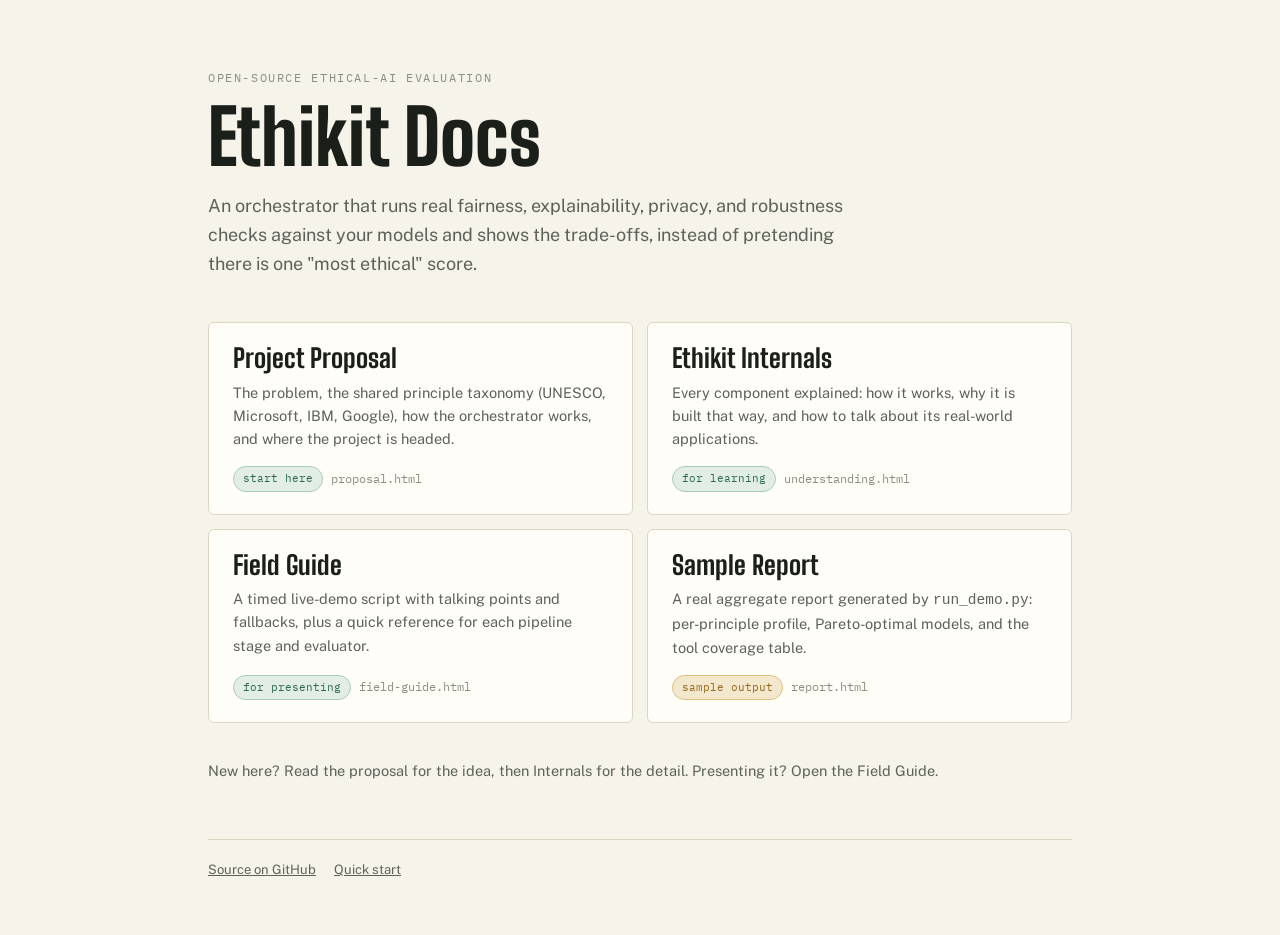
==== docs/index.html @ 3355e91b "Publish docs via GitHub Pages: add landing page Pages was already serving /docs from master but retu" ====
<!doctype html>
<html lang="en">
<head>
<meta charset="utf-8">
<meta name="viewport" content="width=device-width, initial-scale=1">
<title>Ethikit Docs</title>
<link rel="stylesheet" href="https://fonts.googleapis.com/css2?family=Big+Shoulders:wght@600;700;800&family=Public+Sans:wght@400;500;600&family=IBM+Plex+Mono:wght@400;500&display=swap">
<style>
:root{
  --bg:#f6f3ea; --bg-raised:#fffdf8; --ink:#1b1f19; --ink-dim:#5c6259; --ink-faint:#8a8f80;
  --rule:#ddd6c4; --rule-strong:#c7bea6;
  --accent:#2c6a4f; --accent-soft:#e2eee5; --accent-rule:#a8cdb7;
  --gold:#93691c; --gold-soft:#f3e8cd; --gold-rule:#dcc27f;
  --font-display:"Big Shoulders",'Arial Narrow',sans-serif;
  --font-body:"Public Sans",-apple-system,"Segoe UI",sans-serif;
  --font-mono:"IBM Plex Mono","SFMono-Regular",Consolas,monospace;
}
@media (prefers-color-scheme: dark){
  :root:not([data-theme="light"]){
    --bg:#12160f; --bg-raised:#1a1f17; --ink:#eae6d8; --ink-dim:#a3a894; --ink-faint:#767c68;
    --rule:#2c3226; --rule-strong:#3c4432;
    --accent:#74c39a; --accent-soft:#1c2b21; --accent-rule:#33513f;
    --gold:#d9b354; --gold-soft:#2b2513; --gold-rule:#4a3d1c;
  }
}
:root[data-theme="dark"]{
  --bg:#12160f; --bg-raised:#1a1f17; --ink:#eae6d8; --ink-dim:#a3a894; --ink-faint:#767c68;
  --rule:#2c3226; --rule-strong:#3c4432;
  --accent:#74c39a; --accent-soft:#1c2b21; --accent-rule:#33513f;
  --gold:#d9b354; --gold-soft:#2b2513; --gold-rule:#4a3d1c;
}
*{box-sizing:border-box}
body{margin:0; background:var(--bg); color:var(--ink); font-family:var(--font-body); font-size:16px; line-height:1.6}
a{color:var(--accent)}
a:focus-visible{outline:2px solid var(--accent); outline-offset:3px}
.wrap{max-width:920px; margin:0 auto; padding:64px 28px 56px}
.eyebrow{font-family:var(--font-mono); font-size:11.5px; letter-spacing:.14em; text-transform:uppercase; color:var(--ink-faint)}
h1{font-family:var(--font-display); font-weight:800; font-size:clamp(44px,8vw,76px); line-height:.98; margin:10px 0 0; text-wrap:balance}
.lede{font-size:18px; color:var(--ink-dim); max-width:58ch; margin:18px 0 0}
.cards{display:grid; grid-template-columns:repeat(auto-fit,minmax(380px,1fr)); gap:14px; margin-top:44px}
.card{
  display:flex; flex-direction:column; gap:8px; padding:22px 24px; text-decoration:none; color:inherit;
  background:var(--bg-raised); border:1px solid var(--rule); border-radius:6px;
}
.card:hover{border-color:var(--accent); }
.card:hover h2{color:var(--accent)}
.card h2{font-family:var(--font-display); font-weight:700; font-size:26px; line-height:1.05; margin:0}
.card p{margin:0; color:var(--ink-dim); font-size:14.5px}
.meta{display:flex; gap:8px; align-items:center; flex-wrap:wrap; margin-top:auto; padding-top:8px}
.tag{font-family:var(--font-mono); font-size:11px; padding:3px 9px; border-radius:20px; background:var(--accent-soft); color:var(--accent); border:1px solid var(--accent-rule)}
.tag.gold{background:var(--gold-soft); color:var(--gold); border-color:var(--gold-rule)}
.file{font-family:var(--font-mono); font-size:11.5px; color:var(--ink-faint)}
.start{margin-top:36px; font-size:14.5px; color:var(--ink-dim)}
footer{margin-top:56px; padding-top:20px; border-top:1px solid var(--rule); font-size:13px; color:var(--ink-faint); display:flex; gap:18px; flex-wrap:wrap}
footer a{color:var(--ink-dim)}
@media (max-width:480px){ .cards{grid-template-columns:1fr} }
</style>
</head>
<body>
<div class="wrap">
  <span class="eyebrow">open-source ethical-AI evaluation</span>
  <h1>Ethikit Docs</h1>
  <p class="lede">An orchestrator that runs real fairness, explainability, privacy, and robustness checks against your models and shows the trade-offs, instead of pretending there is one "most ethical" score.</p>

  <div class="cards">
    <a class="card" href="proposal.html">
      <h2>Project Proposal</h2>
      <p>The problem, the shared principle taxonomy (UNESCO, Microsoft, IBM, Google), how the orchestrator works, and where the project is headed.</p>
      <div class="meta"><span class="tag">start here</span><span class="file">proposal.html</span></div>
    </a>
    <a class="card" href="understanding.html">
      <h2>Ethikit Internals</h2>
      <p>Every component explained: how it works, why it is built that way, and how to talk about its real-world applications.</p>
      <div class="meta"><span class="tag">for learning</span><span class="file">understanding.html</span></div>
    </a>
    <a class="card" href="field-guide.html">
      <h2>Field Guide</h2>
      <p>A timed live-demo script with talking points and fallbacks, plus a quick reference for each pipeline stage and evaluator.</p>
      <div class="meta"><span class="tag">for presenting</span><span class="file">field-guide.html</span></div>
    </a>
    <a class="card" href="report.html">
      <h2>Sample Report</h2>
      <p>A real aggregate report generated by <code>run_demo.py</code>: per-principle profile, Pareto-optimal models, and the tool coverage table.</p>
      <div class="meta"><span class="tag gold">sample output</span><span class="file">report.html</span></div>
    </a>
  </div>

  <p class="start">New here? Read the proposal for the idea, then Internals for the detail. Presenting it? Open the Field Guide.</p>

  <footer>
    <a href="https://github.com/Amudhan-05/ethikit">Source on GitHub</a>
    <a href="https://github.com/Amudhan-05/ethikit#quick-start">Quick start</a>
  </footer>
</div>
</body>
</html>
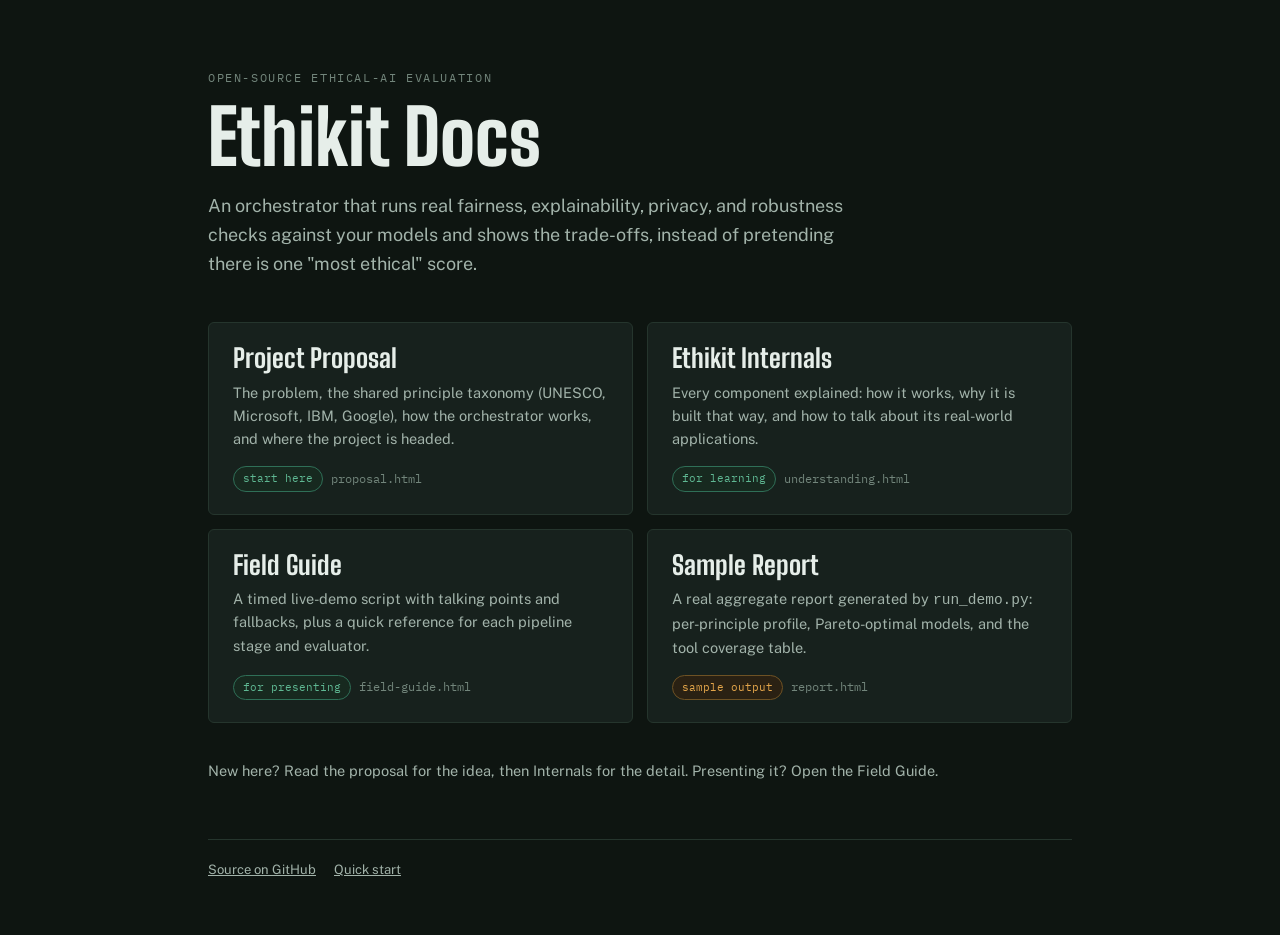
==== commit f376bd1e: "Unify all docs, reports and the demo UI on one dark theme Palette comes from the project proposal (i" ====
--- a/docs/index.html
+++ b/docs/index.html
@@ -5,30 +5,8 @@
 <meta name="viewport" content="width=device-width, initial-scale=1">
 <title>Ethikit Docs</title>
 <link rel="stylesheet" href="https://fonts.googleapis.com/css2?family=Big+Shoulders:wght@600;700;800&family=Public+Sans:wght@400;500;600&family=IBM+Plex+Mono:wght@400;500&display=swap">
+<link rel="stylesheet" href="theme.css">
 <style>
-:root{
-  --bg:#f6f3ea; --bg-raised:#fffdf8; --ink:#1b1f19; --ink-dim:#5c6259; --ink-faint:#8a8f80;
-  --rule:#ddd6c4; --rule-strong:#c7bea6;
-  --accent:#2c6a4f; --accent-soft:#e2eee5; --accent-rule:#a8cdb7;
-  --gold:#93691c; --gold-soft:#f3e8cd; --gold-rule:#dcc27f;
-  --font-display:"Big Shoulders",'Arial Narrow',sans-serif;
-  --font-body:"Public Sans",-apple-system,"Segoe UI",sans-serif;
-  --font-mono:"IBM Plex Mono","SFMono-Regular",Consolas,monospace;
-}
-@media (prefers-color-scheme: dark){
-  :root:not([data-theme="light"]){
-    --bg:#12160f; --bg-raised:#1a1f17; --ink:#eae6d8; --ink-dim:#a3a894; --ink-faint:#767c68;
-    --rule:#2c3226; --rule-strong:#3c4432;
-    --accent:#74c39a; --accent-soft:#1c2b21; --accent-rule:#33513f;
-    --gold:#d9b354; --gold-soft:#2b2513; --gold-rule:#4a3d1c;
-  }
-}
-:root[data-theme="dark"]{
-  --bg:#12160f; --bg-raised:#1a1f17; --ink:#eae6d8; --ink-dim:#a3a894; --ink-faint:#767c68;
-  --rule:#2c3226; --rule-strong:#3c4432;
-  --accent:#74c39a; --accent-soft:#1c2b21; --accent-rule:#33513f;
-  --gold:#d9b354; --gold-soft:#2b2513; --gold-rule:#4a3d1c;
-}
 *{box-sizing:border-box}
 body{margin:0; background:var(--bg); color:var(--ink); font-family:var(--font-body); font-size:16px; line-height:1.6}
 a{color:var(--accent)}
--- a/docs/theme.css
+++ b/docs/theme.css
@@ -0,0 +1,42 @@
+/* Ethikit docs -- single dark theme shared by every page.
+ *
+ * Palette is taken from the project proposal (proposal.html's original tokens):
+ *   ink #17211d, green #2f6f57, clay #c1663b, amber #e3a54a, blue #3d6a8f, purple #6b4d86.
+ * Those hues are kept as the solid fills / borders; the lighter "text" variants
+ * (--accent, --gold, --red, --blue, --purple) are the same hues lifted so they read on
+ * a dark surface.
+ *
+ * The generated reports (ethikit/report/theme.py) carry the same values -- keep the two
+ * in sync if you change a colour here.
+ */
+:root{
+  color-scheme: dark;
+
+  /* surfaces */
+  --bg:#0e1511; --bg-raised:#17211d; --bg-sunken:#0a100d;
+  --ink:#e6eee9; --ink-dim:#a2b3aa; --ink-faint:#72857b;
+  --rule:#25352d; --rule-strong:#35493f;
+
+  /* proposal green  (UNESCO / "tool can measure it") */
+  --green:#2f6f57;
+  --accent:#5fb893; --accent-ink:#07130e; --accent-soft:#17291f; --accent-rule:#2f6f57;
+  /* proposal amber  (caveats, governance) */
+  --amber:#e3a54a;
+  --gold:#e3a54a; --gold-soft:#2a2113; --gold-rule:#6e5224;
+  /* proposal clay   (Google / behaviour / warnings) */
+  --clay:#c1663b;
+  --red:#e08a62; --red-soft:#2d1b14; --red-rule:#7a4128;
+  /* proposal blue   (Microsoft / data) */
+  --blue-solid:#3d6a8f;
+  --blue:#82b4da; --blue-soft:#14222e; --blue-rule:#3d6a8f;
+  /* proposal purple (IBM / model internals) */
+  --purple-solid:#6b4d86;
+  --purple:#b8a0d6; --purple-soft:#221a2d; --purple-rule:#6b4d86;
+
+  --mono-surface:#121b17; --mono-ink:#c3d4ca;
+  --shadow:0 1px 0 rgba(0,0,0,.35);
+
+  --font-display:"Big Shoulders",'Arial Narrow',sans-serif;
+  --font-body:"Public Sans",-apple-system,"Segoe UI",sans-serif;
+  --font-mono:"IBM Plex Mono","SFMono-Regular",Consolas,monospace;
+}
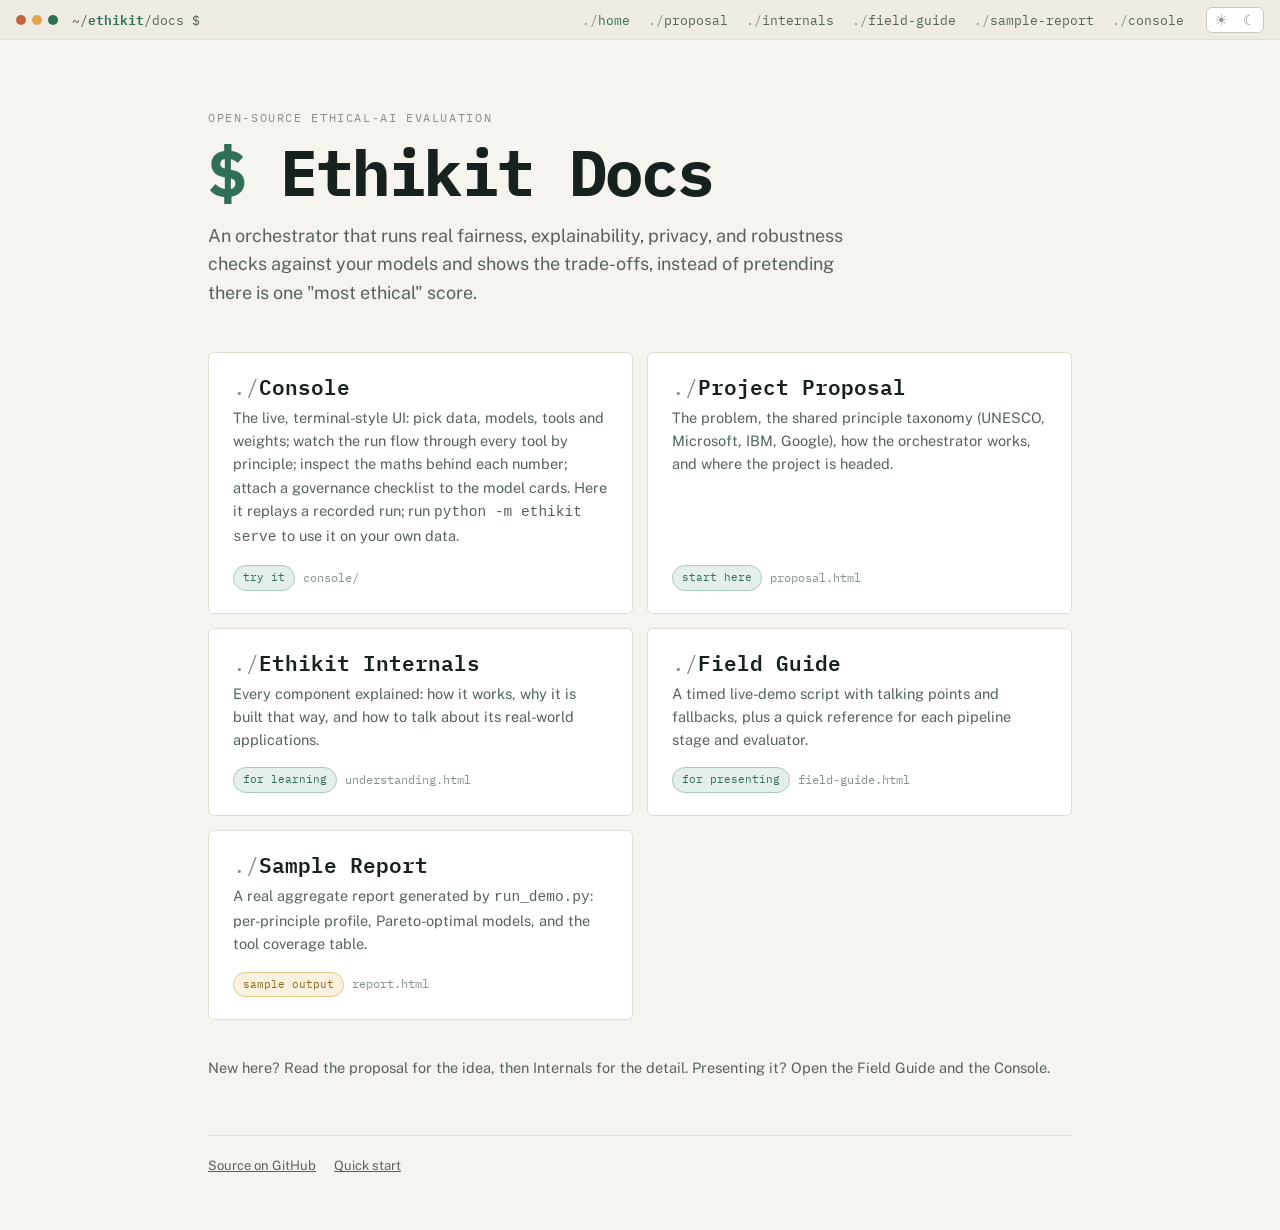
==== commit 6fba7ac3: "Add live console, CLI, AIF360, BYO data/models, traces, checklists; adaptive theme Theme - One palet" ====
--- a/docs/index.html
+++ b/docs/index.html
@@ -4,8 +4,9 @@
 <meta charset="utf-8">
 <meta name="viewport" content="width=device-width, initial-scale=1">
 <title>Ethikit Docs</title>
-<link rel="stylesheet" href="https://fonts.googleapis.com/css2?family=Big+Shoulders:wght@600;700;800&family=Public+Sans:wght@400;500;600&family=IBM+Plex+Mono:wght@400;500&display=swap">
+<link rel="stylesheet" href="https://fonts.googleapis.com/css2?family=Public+Sans:wght@400;500;600&family=IBM+Plex+Mono:wght@400;500;600;700&display=swap">
 <link rel="stylesheet" href="theme.css">
+<script src="theme.js" data-path="docs"></script>
 <style>
 *{box-sizing:border-box}
 body{margin:0; background:var(--bg); color:var(--ink); font-family:var(--font-body); font-size:16px; line-height:1.6}
@@ -13,7 +14,7 @@
 a:focus-visible{outline:2px solid var(--accent); outline-offset:3px}
 .wrap{max-width:920px; margin:0 auto; padding:64px 28px 56px}
 .eyebrow{font-family:var(--font-mono); font-size:11.5px; letter-spacing:.14em; text-transform:uppercase; color:var(--ink-faint)}
-h1{font-family:var(--font-display); font-weight:800; font-size:clamp(44px,8vw,76px); line-height:.98; margin:10px 0 0; text-wrap:balance}
+h1{font-family:var(--font-display); font-weight:700; font-size:clamp(38px,7vw,64px); line-height:1; letter-spacing:-.03em; margin:10px 0 0; text-wrap:balance}
 .lede{font-size:18px; color:var(--ink-dim); max-width:58ch; margin:18px 0 0}
 .cards{display:grid; grid-template-columns:repeat(auto-fit,minmax(380px,1fr)); gap:14px; margin-top:44px}
 .card{
@@ -22,7 +23,9 @@
 }
 .card:hover{border-color:var(--accent); }
 .card:hover h2{color:var(--accent)}
-.card h2{font-family:var(--font-display); font-weight:700; font-size:26px; line-height:1.05; margin:0}
+h1::before{content:"$ "; color:var(--accent)}
+.card h2::before{content:"./"; color:var(--ink-faint); font-weight:400}
+.card h2{font-family:var(--font-display); font-weight:600; font-size:21px; line-height:1.05; margin:0}
 .card p{margin:0; color:var(--ink-dim); font-size:14.5px}
 .meta{display:flex; gap:8px; align-items:center; flex-wrap:wrap; margin-top:auto; padding-top:8px}
 .tag{font-family:var(--font-mono); font-size:11px; padding:3px 9px; border-radius:20px; background:var(--accent-soft); color:var(--accent); border:1px solid var(--accent-rule)}
@@ -41,6 +44,11 @@
   <p class="lede">An orchestrator that runs real fairness, explainability, privacy, and robustness checks against your models and shows the trade-offs, instead of pretending there is one "most ethical" score.</p>
 
   <div class="cards">
+    <a class="card" href="console/">
+      <h2>Console</h2>
+      <p>The live, terminal-style UI: pick data, models, tools and weights; watch the run flow through every tool by principle; inspect the maths behind each number; attach a governance checklist to the model cards. Here it replays a recorded run; run <code>python -m ethikit serve</code> to use it on your own data.</p>
+      <div class="meta"><span class="tag">try it</span><span class="file">console/</span></div>
+    </a>
     <a class="card" href="proposal.html">
       <h2>Project Proposal</h2>
       <p>The problem, the shared principle taxonomy (UNESCO, Microsoft, IBM, Google), how the orchestrator works, and where the project is headed.</p>
@@ -63,7 +71,7 @@
     </a>
   </div>
 
-  <p class="start">New here? Read the proposal for the idea, then Internals for the detail. Presenting it? Open the Field Guide.</p>
+  <p class="start">New here? Read the proposal for the idea, then Internals for the detail. Presenting it? Open the Field Guide and the Console.</p>
 
   <footer>
     <a href="https://github.com/Amudhan-05/ethikit">Source on GitHub</a>
--- a/docs/theme.css
+++ b/docs/theme.css
@@ -1,42 +1,95 @@
-/* Ethikit docs -- single dark theme shared by every page.
+/* ethikit theme -- one palette for the docs site, the console, reports and model cards.
  *
- * Palette is taken from the project proposal (proposal.html's original tokens):
- *   ink #17211d, green #2f6f57, clay #c1663b, amber #e3a54a, blue #3d6a8f, purple #6b4d86.
- * Those hues are kept as the solid fills / borders; the lighter "text" variants
- * (--accent, --gold, --red, --blue, --purple) are the same hues lifted so they read on
- * a dark surface.
+ * Colours come from the project proposal: ink #17211d, green #2f6f57, clay #c1663b,
+ * amber #e3a54a, blue #3d6a8f, purple #6b4d86. Light mode is the proposal as written;
+ * dark mode keeps the same hues on an ink-green surface, with lifted text tints.
  *
- * The generated reports (ethikit/report/theme.py) carry the same values -- keep the two
- * in sync if you change a colour here.
+ * Mode: follows the OS (prefers-color-scheme) unless the viewer picks one with the
+ * ☀/☾ toggle (theme.js), which sets <html data-theme="light|dark"> and remembers it.
+ *
+ * Canonical copy: ethikit/web/theme.css. docs/theme.css is a copy written by
+ * `python -m ethikit export-site`; generated reports inline this file.
  */
 :root{
+  color-scheme: light;
+  --bg:#f6f4ee; --bg-raised:#ffffff; --bg-sunken:#eeebe2;
+  --ink:#17211d; --ink-dim:#55635c; --ink-faint:#86928b;
+  --rule:#e2ded3; --rule-strong:#cdc8b9;
+
+  --green:#2f6f57;
+  --accent:#2f6f57; --accent-ink:#ffffff; --accent-soft:#e4efe9; --accent-rule:#a9cbbb;
+  --amber:#e3a54a;
+  --gold:#93661c; --gold-soft:#fbf1df; --gold-rule:#e3c48a;
+  --clay:#c1663b;
+  --red:#b0572f; --red-soft:#f8e6dc; --red-rule:#e2b49b;
+  --blue-solid:#3d6a8f;
+  --blue:#3d6a8f; --blue-soft:#e8eff5; --blue-rule:#b3c8da;
+  --purple-solid:#6b4d86;
+  --purple:#6b4d86; --purple-soft:#efe7f3; --purple-rule:#cdb9dc;
+
+  --mono-surface:#eeebe2; --mono-ink:#2c3a33;
+  --shadow:0 1px 0 rgba(23,33,29,.06);
+
+  --font-display:"IBM Plex Mono","SFMono-Regular",Consolas,monospace;
+  --font-body:"Public Sans",-apple-system,"Segoe UI",sans-serif;
+  --font-mono:"IBM Plex Mono","SFMono-Regular",Consolas,monospace;
+}
+@media (prefers-color-scheme: dark){
+  :root:not([data-theme="light"]){
+    color-scheme: dark;
+    --bg:#0e1511; --bg-raised:#17211d; --bg-sunken:#0a100d;
+    --ink:#e6eee9; --ink-dim:#a2b3aa; --ink-faint:#72857b;
+    --rule:#25352d; --rule-strong:#35493f;
+    --accent:#5fb893; --accent-ink:#07130e; --accent-soft:#17291f; --accent-rule:#2f6f57;
+    --gold:#e3a54a; --gold-soft:#2a2113; --gold-rule:#6e5224;
+    --red:#e08a62; --red-soft:#2d1b14; --red-rule:#7a4128;
+    --blue:#82b4da; --blue-soft:#14222e; --blue-rule:#3d6a8f;
+    --purple:#b8a0d6; --purple-soft:#221a2d; --purple-rule:#6b4d86;
+    --mono-surface:#121b17; --mono-ink:#c3d4ca;
+    --shadow:0 1px 0 rgba(0,0,0,.35);
+  }
+}
+:root[data-theme="dark"]{
   color-scheme: dark;
-
-  /* surfaces */
   --bg:#0e1511; --bg-raised:#17211d; --bg-sunken:#0a100d;
   --ink:#e6eee9; --ink-dim:#a2b3aa; --ink-faint:#72857b;
   --rule:#25352d; --rule-strong:#35493f;
-
-  /* proposal green  (UNESCO / "tool can measure it") */
-  --green:#2f6f57;
   --accent:#5fb893; --accent-ink:#07130e; --accent-soft:#17291f; --accent-rule:#2f6f57;
-  /* proposal amber  (caveats, governance) */
-  --amber:#e3a54a;
   --gold:#e3a54a; --gold-soft:#2a2113; --gold-rule:#6e5224;
-  /* proposal clay   (Google / behaviour / warnings) */
-  --clay:#c1663b;
   --red:#e08a62; --red-soft:#2d1b14; --red-rule:#7a4128;
-  /* proposal blue   (Microsoft / data) */
-  --blue-solid:#3d6a8f;
   --blue:#82b4da; --blue-soft:#14222e; --blue-rule:#3d6a8f;
-  /* proposal purple (IBM / model internals) */
-  --purple-solid:#6b4d86;
   --purple:#b8a0d6; --purple-soft:#221a2d; --purple-rule:#6b4d86;
-
   --mono-surface:#121b17; --mono-ink:#c3d4ca;
   --shadow:0 1px 0 rgba(0,0,0,.35);
+}
 
-  --font-display:"Big Shoulders",'Arial Narrow',sans-serif;
-  --font-body:"Public Sans",-apple-system,"Segoe UI",sans-serif;
-  --font-mono:"IBM Plex Mono","SFMono-Regular",Consolas,monospace;
+/* ---- terminal title bar + theme toggle (injected by theme.js) ---------------- */
+.ek-bar{
+  position:sticky; top:0; z-index:50; display:flex; align-items:center; gap:14px;
+  padding:0 16px; height:40px; background:var(--bg-sunken); border-bottom:1px solid var(--rule);
+  font-family:var(--font-mono); font-size:12.5px; color:var(--ink-dim);
 }
+.ek-dots{display:flex; gap:6px; flex:none}
+.ek-dots i{width:10px; height:10px; border-radius:50%; display:block; background:var(--rule-strong)}
+.ek-dots i:nth-child(1){background:var(--clay)} .ek-dots i:nth-child(2){background:var(--amber)}
+.ek-dots i:nth-child(3){background:var(--green)}
+.ek-path{white-space:nowrap; overflow:hidden; text-overflow:ellipsis; min-width:0}
+.ek-path b{color:var(--accent); font-weight:600}
+.ek-nav{display:flex; gap:2px; margin-left:auto; overflow-x:auto; scrollbar-width:none}
+.ek-nav::-webkit-scrollbar{display:none}
+.ek-nav a{color:var(--ink-dim); text-decoration:none; padding:4px 8px; border-radius:4px; white-space:nowrap}
+.ek-nav a:hover{color:var(--ink); background:var(--bg-raised)}
+.ek-nav a[aria-current="page"]{color:var(--accent)}
+.ek-nav a::before{content:"./"; color:var(--ink-faint)}
+.ek-theme{
+  display:inline-flex; flex:none; border:1px solid var(--rule-strong); border-radius:6px; overflow:hidden;
+  background:var(--bg-raised);
+}
+.ek-theme button{
+  all:unset; cursor:pointer; width:28px; height:24px; display:grid; place-items:center;
+  color:var(--ink-faint); font-size:14px; line-height:1;
+}
+.ek-theme button:hover{color:var(--ink)}
+.ek-theme button[aria-pressed="true"]{background:var(--accent-soft); color:var(--accent)}
+.ek-theme button:focus-visible{outline:2px solid var(--accent); outline-offset:-2px}
+@media (max-width:640px){ .ek-path{display:none} .ek-nav{margin-left:0} }
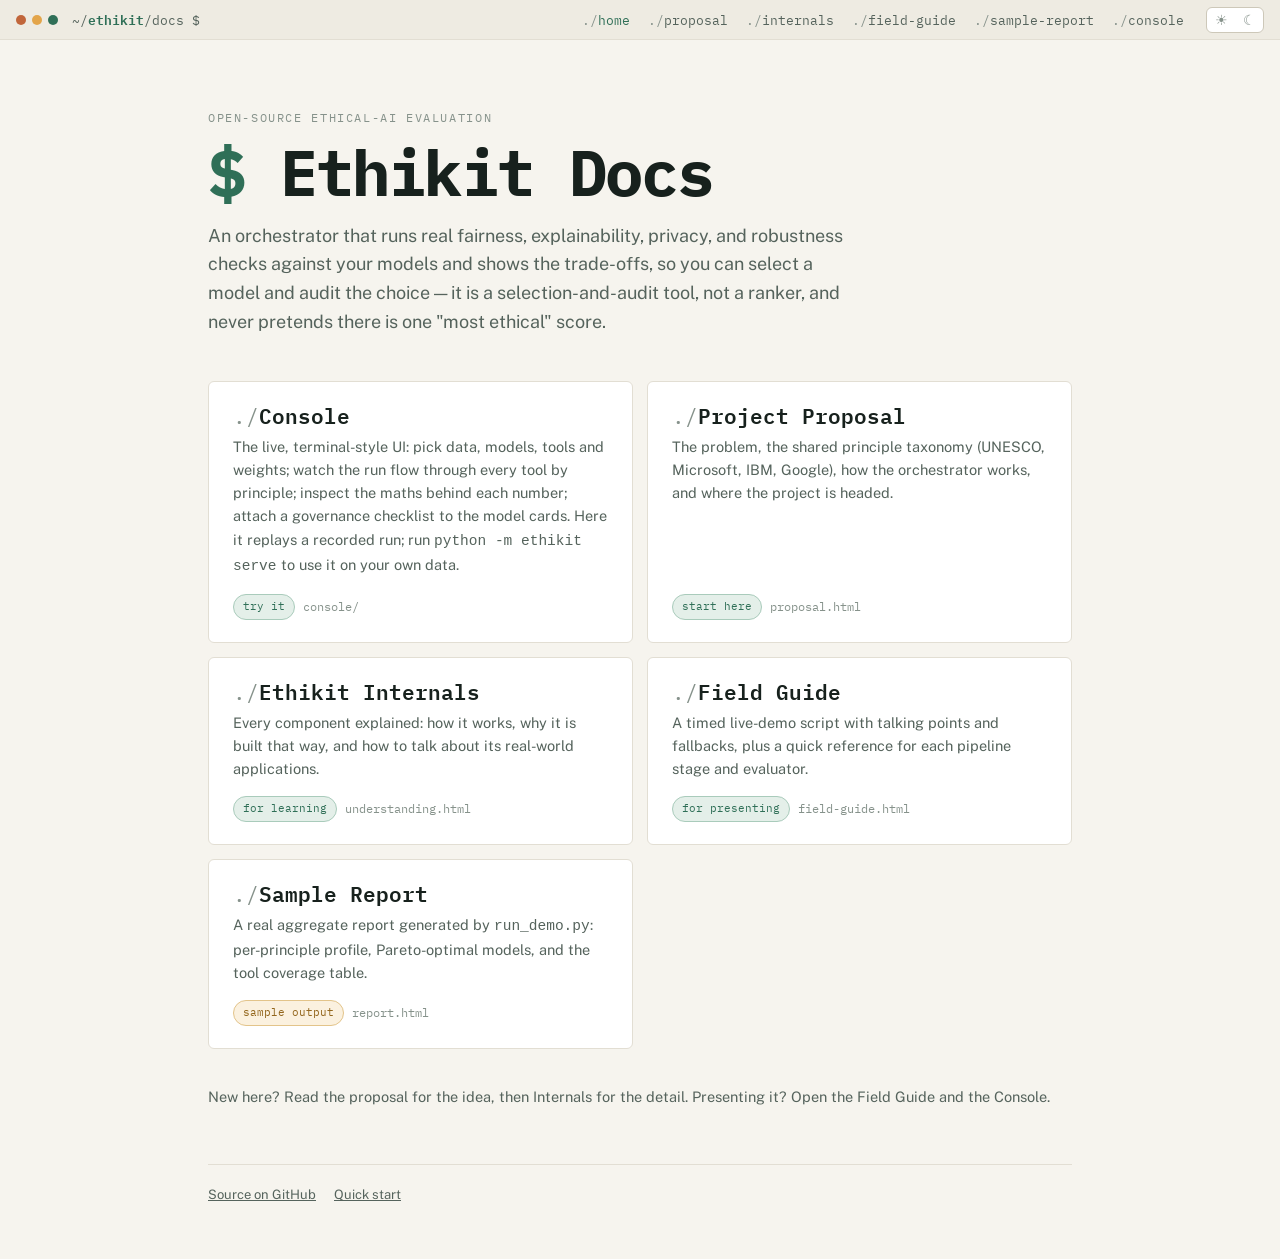
==== commit 432cbad8: "Frame ethikit as model selection and audit, not a ranker; correct meta-benchmark claims The meta-ben" ====
--- a/docs/index.html
+++ b/docs/index.html
@@ -41,7 +41,7 @@
 <div class="wrap">
   <span class="eyebrow">open-source ethical-AI evaluation</span>
   <h1>Ethikit Docs</h1>
-  <p class="lede">An orchestrator that runs real fairness, explainability, privacy, and robustness checks against your models and shows the trade-offs, instead of pretending there is one "most ethical" score.</p>
+  <p class="lede">An orchestrator that runs real fairness, explainability, privacy, and robustness checks against your models and shows the trade-offs, so you can select a model and audit the choice — it is a selection-and-audit tool, not a ranker, and never pretends there is one "most ethical" score.</p>
 
   <div class="cards">
     <a class="card" href="console/">
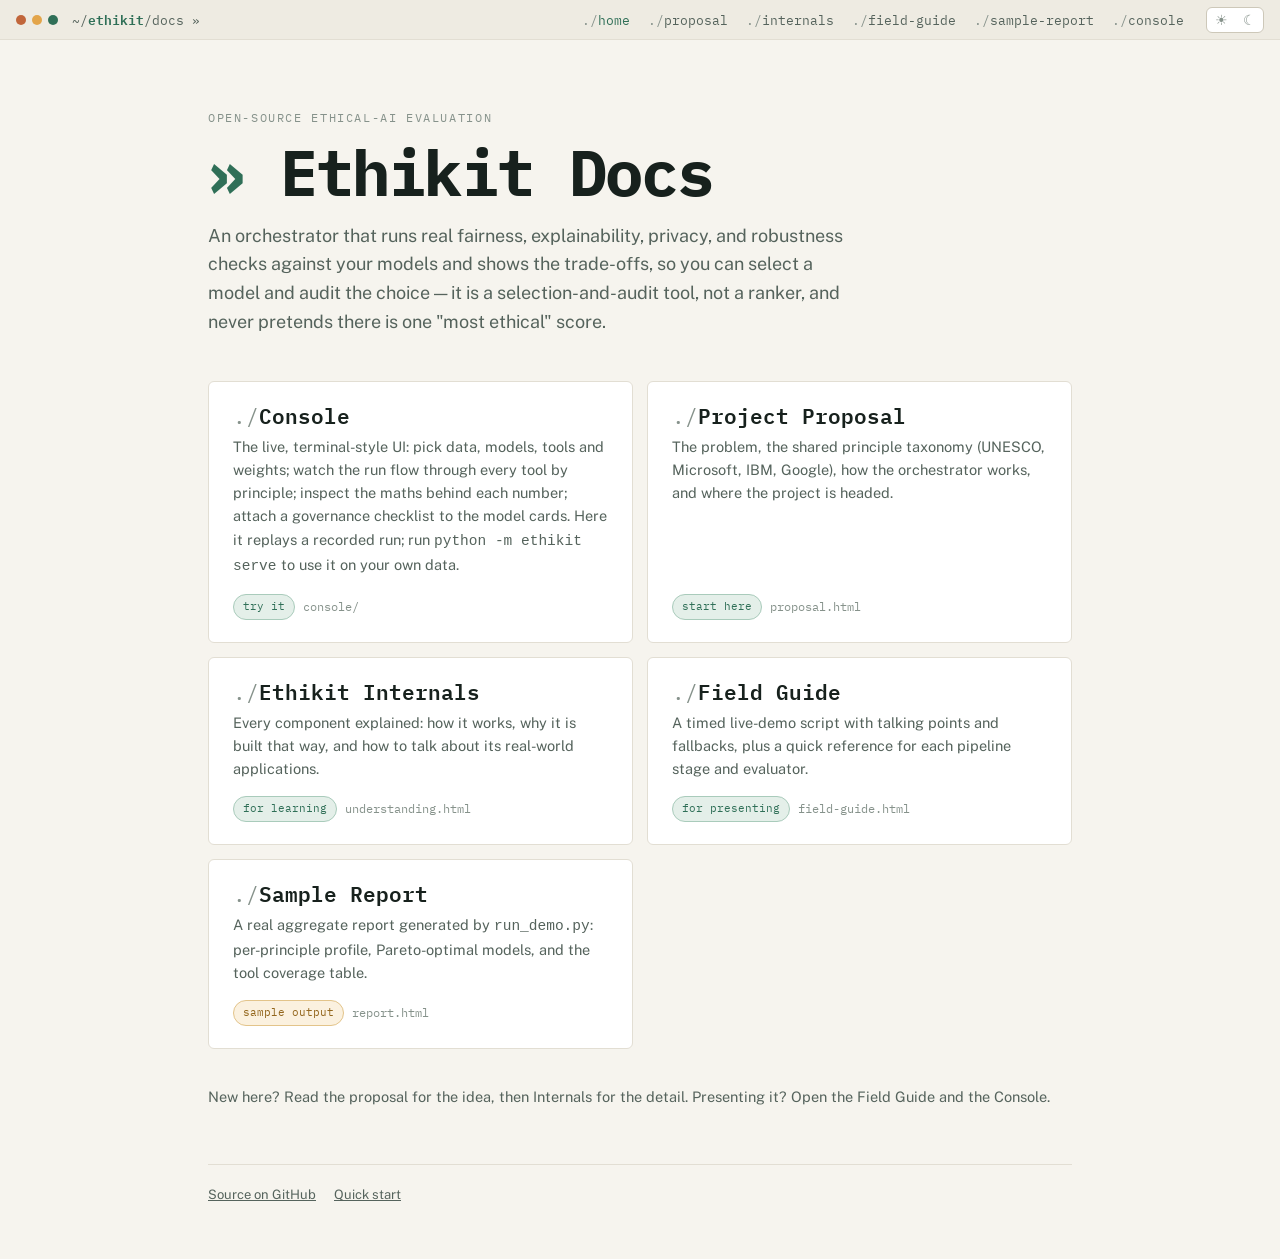
==== commit a547e254: "Local-first: serve docs from the console, » prompt symbol, local README, keep personal learning file" ====
--- a/docs/index.html
+++ b/docs/index.html
@@ -23,7 +23,7 @@
 }
 .card:hover{border-color:var(--accent); }
 .card:hover h2{color:var(--accent)}
-h1::before{content:"$ "; color:var(--accent)}
+h1::before{content:"» "; color:var(--accent)}
 .card h2::before{content:"./"; color:var(--ink-faint); font-weight:400}
 .card h2{font-family:var(--font-display); font-weight:600; font-size:21px; line-height:1.05; margin:0}
 .card p{margin:0; color:var(--ink-dim); font-size:14.5px}
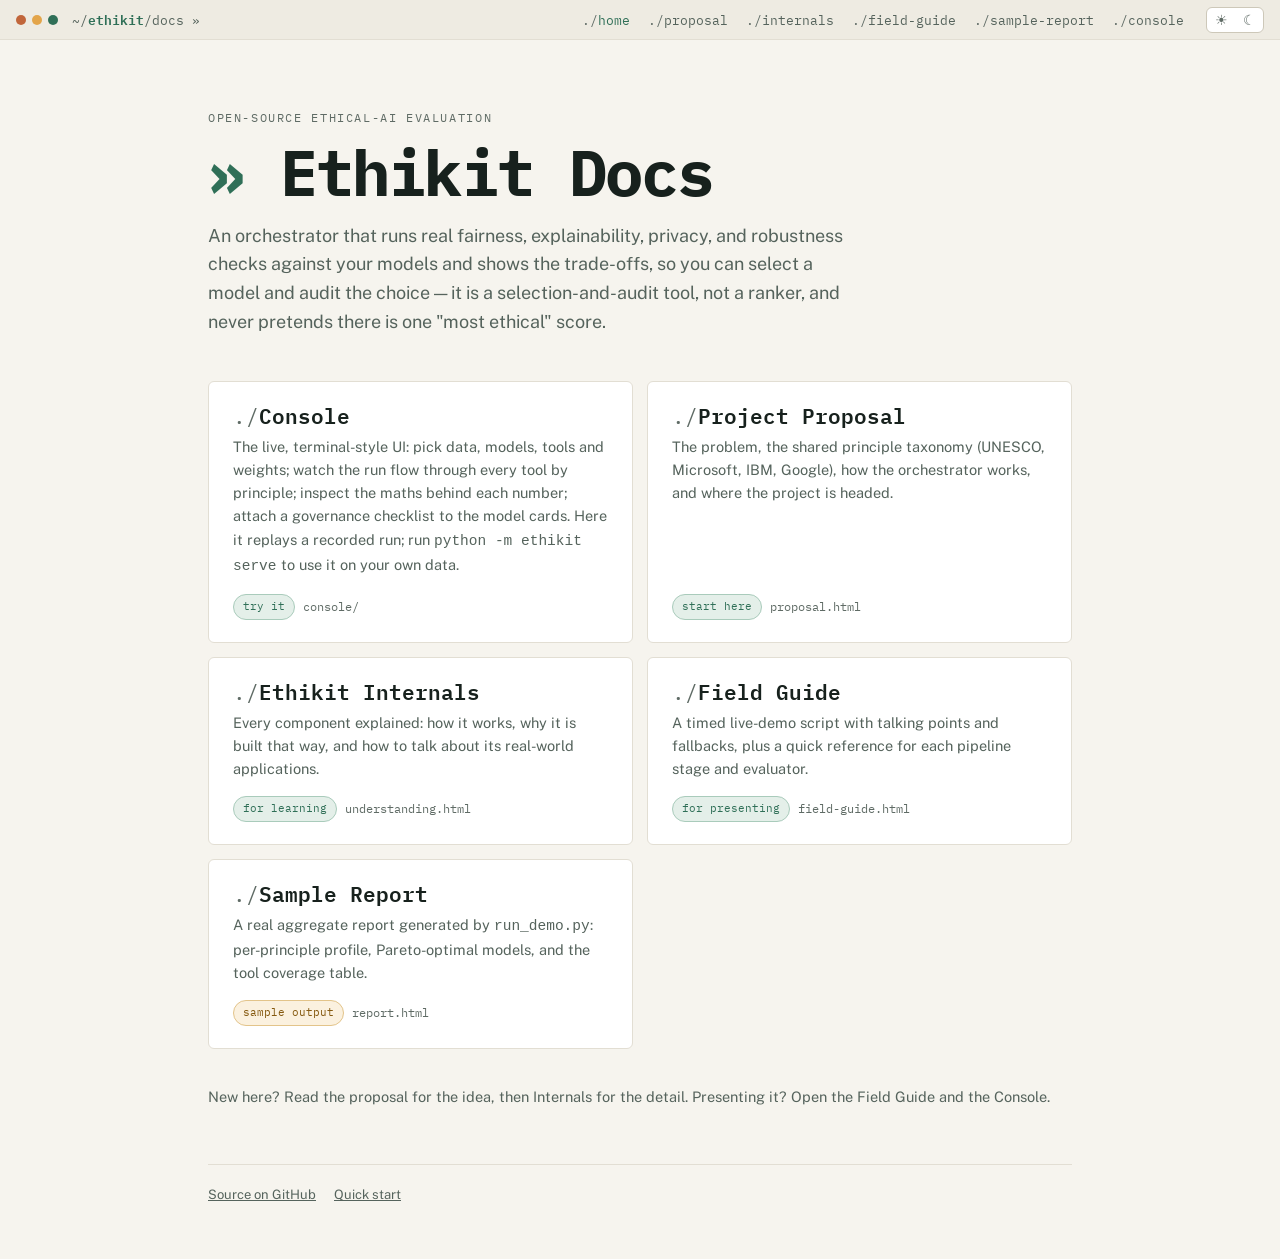
==== commit 6023a120: "M7: docs refresh, packaging, demo rehearsal - docs: proposal v0.2 (real tool list, decision support," ====
--- a/docs/index.html
+++ b/docs/index.html
@@ -74,8 +74,8 @@
   <p class="start">New here? Read the proposal for the idea, then Internals for the detail. Presenting it? Open the Field Guide and the Console.</p>
 
   <footer>
-    <a href="https://github.com/Amudhan-05/ethikit">Source on GitHub</a>
-    <a href="https://github.com/Amudhan-05/ethikit#quick-start">Quick start</a>
+    <a href="https://github.com/AmudhanS-05/Ethikit">Source on GitHub</a>
+    <a href="https://github.com/AmudhanS-05/Ethikit#run-it-locally">Quick start</a>
   </footer>
 </div>
 </body>
--- a/docs/theme.css
+++ b/docs/theme.css
@@ -3,6 +3,9 @@
  * Colours come from the project proposal: ink #17211d, green #2f6f57, clay #c1663b,
  * amber #e3a54a, blue #3d6a8f, purple #6b4d86. Light mode is the proposal as written;
  * dark mode keeps the same hues on an ink-green surface, with lifted text tints.
+ *
+ * Contrast: every text colour meets WCAG AA (4.5:1) on every surface it is used on, in both
+ * modes (checked by axe-core in tests/e2e/test_a11y.py).
  *
  * Mode: follows the OS (prefers-color-scheme) unless the viewer picks one with the
  * ☀/☾ toggle (theme.js), which sets <html data-theme="light|dark"> and remembers it.
@@ -13,15 +16,15 @@
 :root{
   color-scheme: light;
   --bg:#f6f4ee; --bg-raised:#ffffff; --bg-sunken:#eeebe2;
-  --ink:#17211d; --ink-dim:#55635c; --ink-faint:#86928b;
+  --ink:#17211d; --ink-dim:#55635c; --ink-faint:#5f6b65;
   --rule:#e2ded3; --rule-strong:#cdc8b9;
 
   --green:#2f6f57;
   --accent:#2f6f57; --accent-ink:#ffffff; --accent-soft:#e4efe9; --accent-rule:#a9cbbb;
   --amber:#e3a54a;
-  --gold:#93661c; --gold-soft:#fbf1df; --gold-rule:#e3c48a;
+  --gold:#85590f; --gold-soft:#fbf1df; --gold-rule:#e3c48a;
   --clay:#c1663b;
-  --red:#b0572f; --red-soft:#f8e6dc; --red-rule:#e2b49b;
+  --red:#9e4a26; --red-soft:#f8e6dc; --red-rule:#e2b49b;
   --blue-solid:#3d6a8f;
   --blue:#3d6a8f; --blue-soft:#e8eff5; --blue-rule:#b3c8da;
   --purple-solid:#6b4d86;
@@ -38,7 +41,7 @@
   :root:not([data-theme="light"]){
     color-scheme: dark;
     --bg:#0e1511; --bg-raised:#17211d; --bg-sunken:#0a100d;
-    --ink:#e6eee9; --ink-dim:#a2b3aa; --ink-faint:#72857b;
+    --ink:#e6eee9; --ink-dim:#a2b3aa; --ink-faint:#8a9d93;
     --rule:#25352d; --rule-strong:#35493f;
     --accent:#5fb893; --accent-ink:#07130e; --accent-soft:#17291f; --accent-rule:#2f6f57;
     --gold:#e3a54a; --gold-soft:#2a2113; --gold-rule:#6e5224;
@@ -52,7 +55,7 @@
 :root[data-theme="dark"]{
   color-scheme: dark;
   --bg:#0e1511; --bg-raised:#17211d; --bg-sunken:#0a100d;
-  --ink:#e6eee9; --ink-dim:#a2b3aa; --ink-faint:#72857b;
+  --ink:#e6eee9; --ink-dim:#a2b3aa; --ink-faint:#8a9d93;
   --rule:#25352d; --rule-strong:#35493f;
   --accent:#5fb893; --accent-ink:#07130e; --accent-soft:#17291f; --accent-rule:#2f6f57;
   --gold:#e3a54a; --gold-soft:#2a2113; --gold-rule:#6e5224;
@@ -93,3 +96,40 @@
 .ek-theme button[aria-pressed="true"]{background:var(--accent-soft); color:var(--accent)}
 .ek-theme button:focus-visible{outline:2px solid var(--accent); outline-offset:-2px}
 @media (max-width:640px){ .ek-path{display:none} .ek-nav{margin-left:0} }
+
+/* ---- reduced motion: no transitions or animations anywhere (content still updates) ---- */
+@media (prefers-reduced-motion: reduce){
+  *,*::before,*::after{animation:none !important; transition:none !important; scroll-behavior:auto !important}
+}
+
+/* ---- print / save as PDF ----------------------------------------------------
+ * Every page (reports, model cards, datasheets, docs) prints on the light palette whatever
+ * the screen theme, without the title bar, toggle or buttons; collapsed sections are opened
+ * by theme.js before printing; tables and worked steps avoid splitting across pages. */
+@media print{
+  :root:root:root{
+    color-scheme: light;
+    --bg:#ffffff; --bg-raised:#ffffff; --bg-sunken:#f4f2ec;
+    --ink:#17211d; --ink-dim:#3f4b45; --ink-faint:#6b7770;
+    --rule:#d9d5ca; --rule-strong:#bdb7a7;
+    --accent:#2f6f57; --accent-ink:#ffffff; --accent-soft:#e4efe9; --accent-rule:#a9cbbb;
+    --gold:#7a5415; --gold-soft:#fbf1df; --gold-rule:#e3c48a;
+    --red:#9a4825; --red-soft:#f8e6dc; --red-rule:#e2b49b;
+    --blue:#3d6a8f; --blue-soft:#e8eff5; --blue-rule:#b3c8da;
+    --purple:#6b4d86; --purple-soft:#efe7f3; --purple-rule:#cdb9dc;
+    --mono-surface:#f4f2ec; --mono-ink:#17211d; --shadow:none;
+  }
+  @page{margin:16mm 14mm}
+  html,body{background:#fff !important; color:var(--ink)}
+  .ek-bar,.ek-nav,.ek-theme,button,.btn,.no-print{display:none !important}
+  .page,main{padding:0 !important; max-width:none !important}
+  *{-webkit-print-color-adjust:exact; print-color-adjust:exact}
+  h1,h2,h3{break-after:avoid; page-break-after:avoid}
+  tr,li,pre,.note,figure,svg,details.tool summary{break-inside:avoid; page-break-inside:avoid}
+  thead{display:table-header-group}
+  pre{white-space:pre-wrap; overflow:visible}
+  tr:hover td,tr:hover th{background:none}
+  a{color:var(--ink)}
+  a[href^="http"]::after{content:" (" attr(href) ")"; font-size:.8em; color:var(--ink-faint); word-break:break-all}
+  details > summary{list-style:none}
+}
